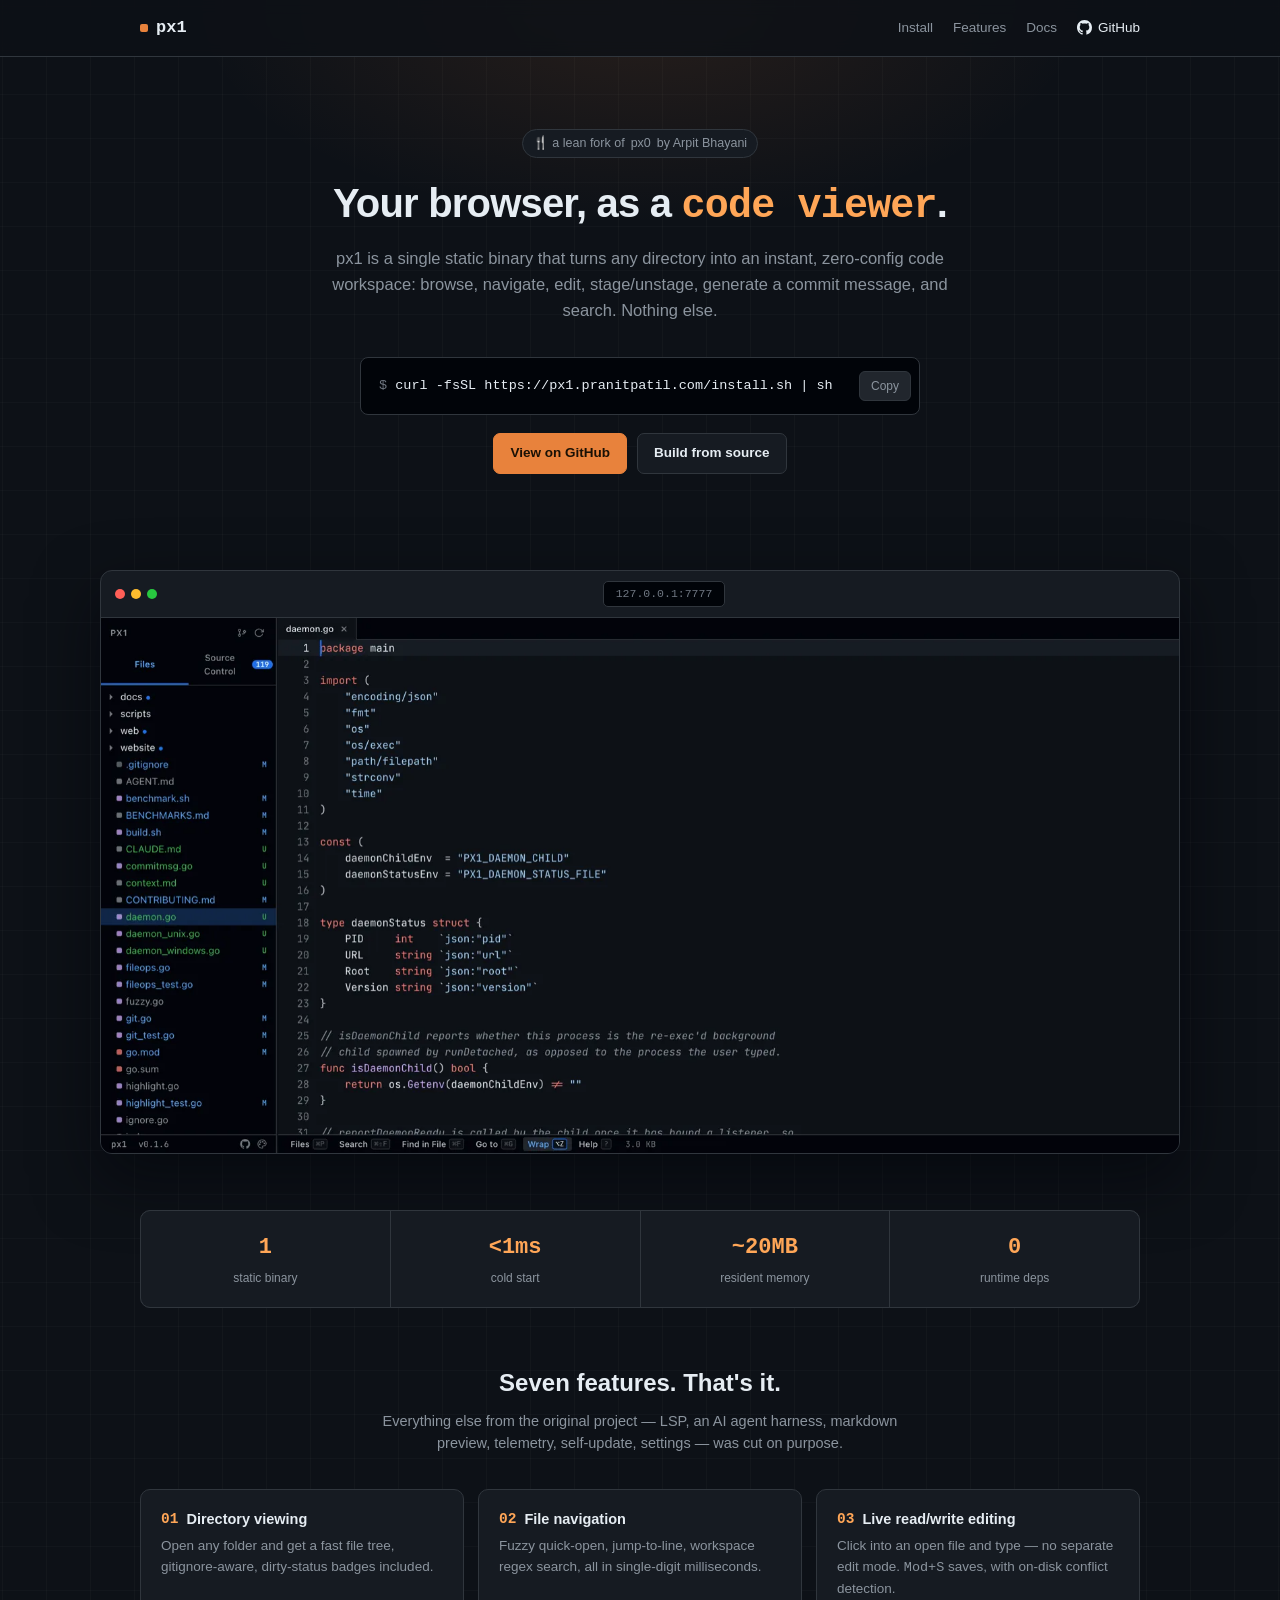
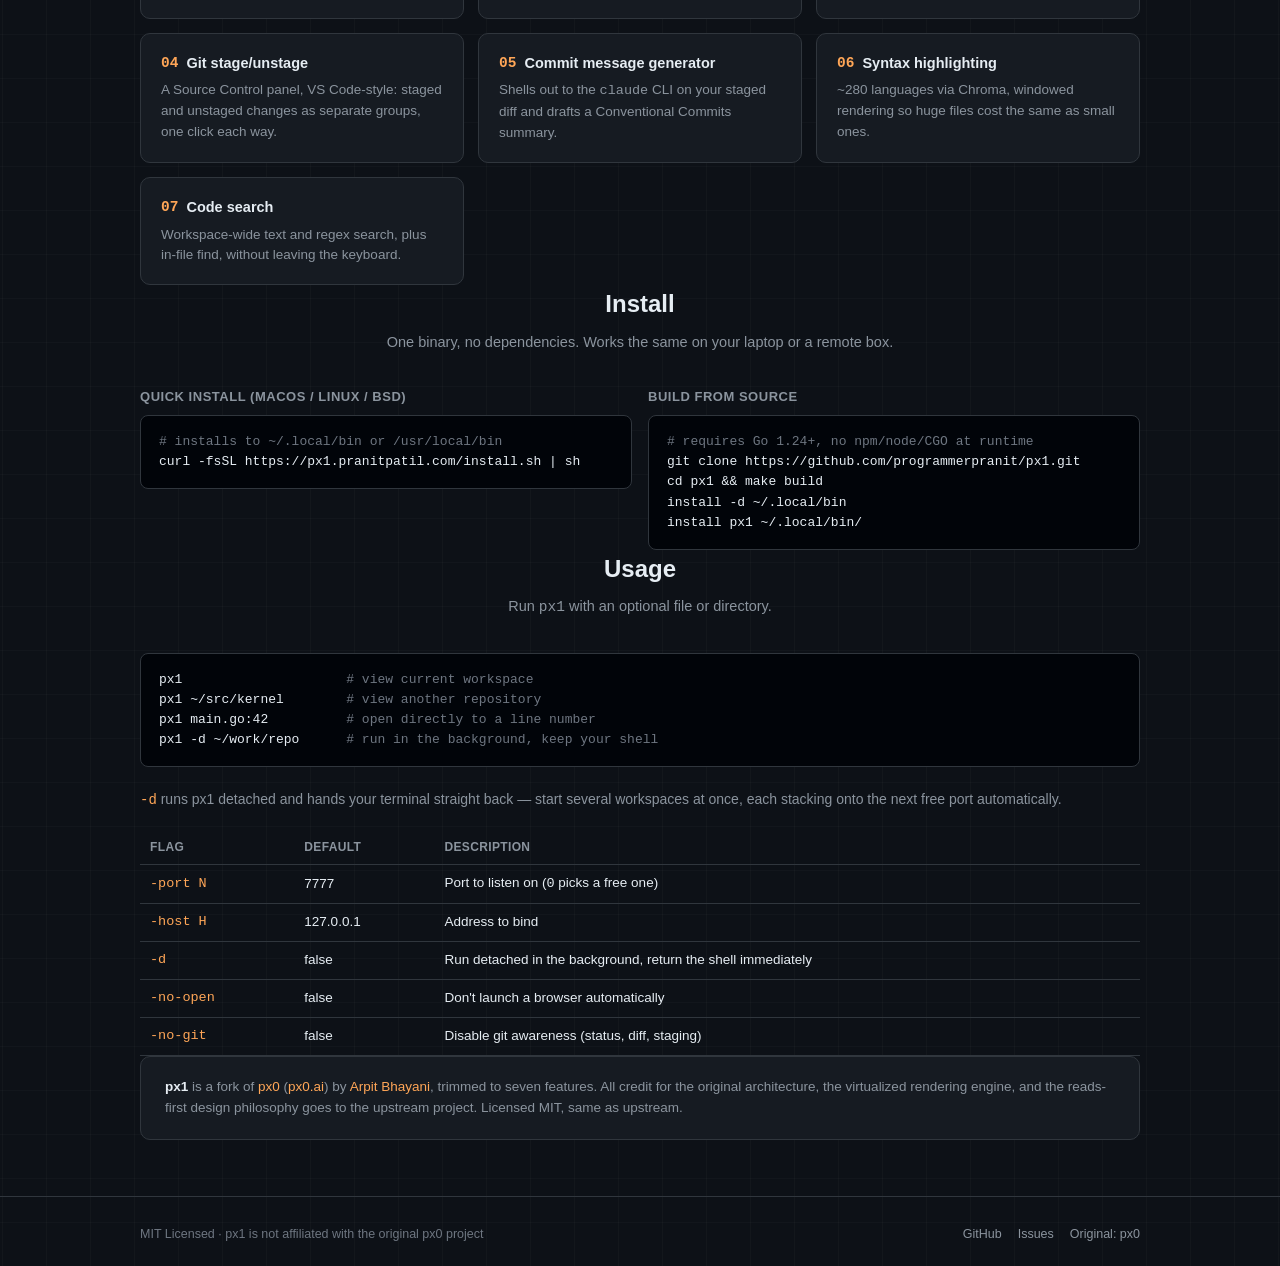
==== website/index.html @ c59bdd81 "rebrand: rename px0 to px1 across docs, workflows, and templates" ====
<!doctype html>
<html lang="en">
<head>
<meta charset="utf-8">
<meta name="viewport" content="width=device-width,initial-scale=1">
<title>px1 — a fast, lightweight code viewer</title>
<meta name="description" content="px1 is a single static binary that turns your browser into an instant, zero-config code viewer: browse, navigate, edit, stage/unstage, generate commit messages, and search — nothing else.">
<link rel="icon" href="data:image/svg+xml,%3Csvg xmlns='http://www.w3.org/2000/svg' viewBox='0 0 24 24'%3E%3Crect width='24' height='24' rx='5' fill='%23e8823c'/%3E%3Ctext x='12' y='17' font-family='monospace' font-weight='700' font-size='13' text-anchor='middle' fill='%23161616'%3Ep1%3C/text%3E%3C/svg%3E">
<style>
  :root {
    --bg: #0d1117; --bg2: #010409; --bg3: #161b22; --bg4: #21262d;
    --fg: #e6edf3; --dim: #8b949e; --faint: #6e7681;
    --line: #30363d; --accent: #e8823c; --accent-fg: #ffa657;
    --mono: ui-monospace, "SF Mono", "JetBrains Mono", "Fira Code", Menlo, Consolas, monospace;
    --sans: -apple-system, BlinkMacSystemFont, "Segoe UI", Roboto, Helvetica, Arial, sans-serif;
  }
  * { box-sizing: border-box; }
  html { color-scheme: dark; }
  body {
    margin: 0; background: var(--bg); color: var(--fg); font-family: var(--sans);
    font-size: 15px; line-height: 1.55; -webkit-font-smoothing: antialiased;
    background-image:
      radial-gradient(640px 320px at 50% 0%, rgba(232, 130, 60, 0.12), transparent 70%),
      linear-gradient(rgba(255, 255, 255, 0.025) 1px, transparent 1px),
      linear-gradient(90deg, rgba(255, 255, 255, 0.025) 1px, transparent 1px);
    background-size: auto, 44px 44px, 44px 44px;
    background-position: top, center, center;
  }
  a { color: var(--accent-fg); text-decoration: none; }
  a:hover { text-decoration: underline; }
  .wrap { max-width: 1040px; margin: 0 auto; padding: 0 20px; }
  .wrap-wide { max-width: 1180px; margin: 0 auto; padding: 0 20px; }
  code, .mono { font-family: var(--mono); }

  /* ---- header ---- */
  header {
    position: sticky; top: 0; z-index: 10; background: rgba(13, 17, 23, 0.85);
    backdrop-filter: blur(8px); border-bottom: 1px solid var(--line);
  }
  header .wrap { display: flex; align-items: center; justify-content: space-between; height: 56px; }
  .brand { display: flex; align-items: center; gap: 8px; font-family: var(--mono); font-weight: 700; font-size: 17px; color: var(--fg); }
  .brand .dot { width: 8px; height: 8px; border-radius: 2px; background: var(--accent); display: inline-block; }
  nav.links { display: flex; align-items: center; gap: 20px; font-size: 13.5px; }
  nav.links a { color: var(--dim); }
  nav.links a:hover { color: var(--fg); }
  nav.links .gh { display: inline-flex; align-items: center; gap: 6px; color: var(--fg); }
  nav.links svg { display: block; }

  /* ---- hero ---- */
  .hero { padding: 72px 0 48px; text-align: center; }
  .badge {
    display: inline-flex; align-items: center; gap: 6px; padding: 4px 10px; border-radius: 999px;
    border: 1px solid var(--line); background: var(--bg3); color: var(--dim); font-size: 12.5px; margin-bottom: 22px;
  }
  .badge a { color: var(--dim); }
  h1 { font-size: 40px; line-height: 1.15; margin: 0 0 16px; letter-spacing: -0.02em; }
  h1 .mono { color: var(--accent-fg); }
  .sub { color: var(--dim); font-size: 16.5px; max-width: 620px; margin: 0 auto 34px; }

  .install-box {
    max-width: 560px; margin: 0 auto 18px; display: flex; align-items: center; gap: 8px;
    background: var(--bg2); border: 1px solid var(--line); border-radius: 8px; padding: 13px 8px 13px 18px;
  }
  .install-box code { flex: 1; text-align: left; font-size: 13.5px; color: var(--fg); overflow-x: auto; white-space: nowrap; }
  .install-box code .p { color: var(--faint); }
  .copy-btn {
    flex: none; background: var(--bg4); border: 1px solid var(--line); color: var(--dim);
    border-radius: 6px; padding: 7px 11px; font-size: 12px; cursor: pointer; font-family: var(--sans);
  }
  .copy-btn:hover { color: var(--fg); border-color: var(--faint); }

  .cta-row { display: flex; justify-content: center; gap: 10px; flex-wrap: wrap; }
  .btn {
    display: inline-flex; align-items: center; gap: 7px; padding: 9px 16px; border-radius: 7px;
    font-size: 13.5px; font-weight: 600; border: 1px solid var(--line); transition: background 0.15s, transform 0.15s;
  }
  .btn:hover { text-decoration: none; transform: translateY(-1px); }
  .btn.primary { background: var(--accent); border-color: var(--accent); color: #1a1105; }
  .btn.primary:hover { background: var(--accent-fg); }
  .btn.ghost { color: var(--fg); background: var(--bg3); }
  .btn.ghost:hover { background: var(--bg4); }

  /* ---- product shot ---- */
  .shot-frame {
    margin: 48px auto 0; max-width: 1080px; border-radius: 12px; border: 1px solid var(--line);
    background: var(--bg3); box-shadow: 0 24px 64px rgba(1, 4, 9, 0.55); overflow: hidden;
  }
  .shot-bar { display: flex; align-items: center; gap: 6px; padding: 10px 14px; border-bottom: 1px solid var(--line); }
  .shot-bar .d { width: 10px; height: 10px; border-radius: 50%; background: var(--bg4); }
  .shot-bar .d:nth-child(1) { background: #ff5f57; }
  .shot-bar .d:nth-child(2) { background: #febc2e; }
  .shot-bar .d:nth-child(3) { background: #28c840; }
  .shot-bar .url { margin: 0 auto; font-family: var(--mono); font-size: 11.5px; color: var(--faint); background: var(--bg2); border: 1px solid var(--line); border-radius: 5px; padding: 3px 12px; }
  .shot-frame img { display: block; width: 100%; height: auto; }

  /* ---- stats ---- */
  .stats { display: grid; grid-template-columns: repeat(4, 1fr); gap: 1px; background: var(--line); border: 1px solid var(--line); border-radius: 10px; overflow: hidden; margin: 56px 0; }
  .stat { background: var(--bg3); padding: 20px 16px; text-align: center; transition: background 0.15s; }
  .stat:hover { background: var(--bg4); }
  .stat .n { font-family: var(--mono); font-size: 22px; font-weight: 700; color: var(--accent-fg); }
  .stat .l { color: var(--dim); font-size: 12px; margin-top: 4px; }

  /* ---- sections ---- */
  section { padding: 8px 0 56px; scroll-margin-top: 72px; }
  .section-head { text-align: center; max-width: 560px; margin: 0 auto 34px; }
  .section-head h2 { font-size: 24px; margin: 0 0 8px; }
  .section-head p { color: var(--dim); margin: 0; font-size: 14.5px; }

  .grid { display: grid; grid-template-columns: repeat(3, 1fr); gap: 14px; }
  .card {
    background: var(--bg3); border: 1px solid var(--line); border-radius: 10px; padding: 18px 20px;
    transition: transform 0.15s, border-color 0.15s, background 0.15s;
  }
  .card:hover { transform: translateY(-2px); border-color: var(--faint); background: var(--bg4); }
  .card h3 { font-size: 14.5px; margin: 0 0 6px; display: flex; align-items: center; gap: 8px; }
  .card h3 .k { font-family: var(--mono); color: var(--accent-fg); }
  .card p { margin: 0; color: var(--dim); font-size: 13.5px; }

  .codeblock {
    background: var(--bg2); border: 1px solid var(--line); border-radius: 8px; padding: 16px 18px;
    font-family: var(--mono); font-size: 13px; overflow-x: auto; white-space: pre; color: var(--fg);
  }
  .codeblock .c { color: var(--faint); }
  .codeblock .s { color: var(--accent-fg); }
  .two-col { display: grid; grid-template-columns: 1fr 1fr; gap: 16px; }
  .two-col h4 { font-size: 13px; color: var(--dim); margin: 0 0 8px; font-weight: 600; text-transform: uppercase; letter-spacing: 0.04em; }

  table.flags { width: 100%; border-collapse: collapse; font-size: 13.5px; }
  table.flags th, table.flags td { text-align: left; padding: 8px 10px; border-bottom: 1px solid var(--line); }
  table.flags th { color: var(--dim); font-weight: 600; font-size: 12px; text-transform: uppercase; letter-spacing: 0.03em; }
  table.flags td.mono { color: var(--accent-fg); }

  /* ---- credit / footer ---- */
  .credit {
    background: var(--bg3); border: 1px solid var(--line); border-radius: 10px; padding: 20px 24px;
    color: var(--dim); font-size: 13.5px; margin: 0 0 56px;
  }
  .credit strong { color: var(--fg); }

  footer { border-top: 1px solid var(--line); padding: 28px 0; }
  footer .wrap { display: flex; align-items: center; justify-content: space-between; flex-wrap: wrap; gap: 10px; }
  footer .fg { color: var(--faint); font-size: 12.5px; }
  footer nav { display: flex; gap: 16px; font-size: 12.5px; }
  footer nav a { color: var(--dim); }

  @media (max-width: 760px) {
    .grid { grid-template-columns: 1fr; }
    .stats { grid-template-columns: repeat(2, 1fr); }
    .two-col { grid-template-columns: 1fr; }
    h1 { font-size: 30px; }
    nav.links { gap: 12px; }
    .install-box code { font-size: 12px; }
    .shot-frame { margin-top: 32px; border-radius: 8px; }
    .hero { padding: 48px 0 32px; }
  }
</style>
</head>
<body>

<header>
  <div class="wrap">
    <div class="brand"><span class="dot"></span>px1</div>
    <nav class="links">
      <a href="#install">Install</a>
      <a href="#features">Features</a>
      <a href="https://github.com/programmerpranit/px1#readme">Docs</a>
      <a class="gh" href="https://github.com/programmerpranit/px1" target="_blank" rel="noopener">
        <svg viewBox="0 0 16 16" width="15" height="15" fill="currentColor"><path d="M8 0C3.58 0 0 3.58 0 8c0 3.54 2.29 6.53 5.47 7.59.4.07.55-.17.55-.38 0-.19-.01-.82-.01-1.49-2.01.37-2.53-.49-2.69-.94-.09-.23-.48-.94-.82-1.13-.28-.15-.68-.52-.01-.53.63-.01 1.08.58 1.23.82.72 1.21 1.87.87 2.33.66.07-.52.28-.87.51-1.07-1.78-.2-3.64-.89-3.64-3.95 0-.87.31-1.59.82-2.15-.08-.2-.36-1.02.08-2.12 0 0 .67-.21 2.2.82.64-.18 1.32-.27 2-.27.68 0 1.36.09 2 .27 1.53-1.04 2.2-.82 2.2-.82.44 1.1.16 1.92.08 2.12.51.56.82 1.27.82 2.15 0 3.07-1.87 3.75-3.65 3.95.29.25.54.73.54 1.48 0 1.07-.01 1.93-.01 2.2 0 .21.15.46.55.38A8.013 8.013 0 0 0 16 8c0-4.42-3.58-8-8-8z"/></svg>
        GitHub
      </a>
    </nav>
  </div>
</header>

<div class="hero wrap">
  <div class="badge">🍴 a lean fork of <a href="https://github.com/px0-ai/px0" target="_blank" rel="noopener">px0</a> by Arpit Bhayani</div>
  <h1>Your browser, as a <span class="mono">code viewer</span>.</h1>
  <p class="sub">px1 is a single static binary that turns any directory into an instant, zero-config code workspace: browse, navigate, edit, stage/unstage, generate a commit message, and search. Nothing else.</p>

  <div class="install-box">
    <code><span class="p">$</span> curl -fsSL https://px1.pranitpatil.com/install.sh | sh</code>
    <button class="copy-btn" id="copyBtn" type="button">Copy</button>
  </div>

  <div class="cta-row">
    <a class="btn primary" href="https://github.com/programmerpranit/px1" target="_blank" rel="noopener">View on GitHub</a>
    <a class="btn ghost" href="#install">Build from source</a>
  </div>
</div>

<div class="wrap-wide">
  <div class="shot-frame">
    <div class="shot-bar">
      <span class="d"></span><span class="d"></span><span class="d"></span>
      <span class="url">127.0.0.1:7777</span>
    </div>
    <img src="shot.webp" width="1600" height="794" alt="px1's file tree, an open Go file with syntax highlighting, and the Source Control panel showing staged and unstaged changes" loading="eager">
  </div>
</div>

<div class="wrap">
  <div class="stats">
    <div class="stat"><div class="n">1</div><div class="l">static binary</div></div>
    <div class="stat"><div class="n">&lt;1ms</div><div class="l">cold start</div></div>
    <div class="stat"><div class="n">~20MB</div><div class="l">resident memory</div></div>
    <div class="stat"><div class="n">0</div><div class="l">runtime deps</div></div>
  </div>
</div>

<section id="features" class="wrap">
  <div class="section-head">
    <h2>Seven features. That's it.</h2>
    <p>Everything else from the original project — LSP, an AI agent harness, markdown preview, telemetry, self-update, settings — was cut on purpose.</p>
  </div>
  <div class="grid">
    <div class="card"><h3><span class="k">01</span> Directory viewing</h3><p>Open any folder and get a fast file tree, gitignore-aware, dirty-status badges included.</p></div>
    <div class="card"><h3><span class="k">02</span> File navigation</h3><p>Fuzzy quick-open, jump-to-line, workspace regex search, all in single-digit milliseconds.</p></div>
    <div class="card"><h3><span class="k">03</span> Live read/write editing</h3><p>Click into an open file and type — no separate edit mode. <code>Mod+S</code> saves, with on-disk conflict detection.</p></div>
    <div class="card"><h3><span class="k">04</span> Git stage/unstage</h3><p>A Source Control panel, VS Code-style: staged and unstaged changes as separate groups, one click each way.</p></div>
    <div class="card"><h3><span class="k">05</span> Commit message generator</h3><p>Shells out to the <code>claude</code> CLI on your staged diff and drafts a Conventional Commits summary.</p></div>
    <div class="card"><h3><span class="k">06</span> Syntax highlighting</h3><p>~280 languages via Chroma, windowed rendering so huge files cost the same as small ones.</p></div>
    <div class="card"><h3><span class="k">07</span> Code search</h3><p>Workspace-wide text and regex search, plus in-file find, without leaving the keyboard.</p></div>
  </div>
</section>

<section id="install" class="wrap">
  <div class="section-head">
    <h2>Install</h2>
    <p>One binary, no dependencies. Works the same on your laptop or a remote box.</p>
  </div>

  <div class="two-col">
    <div>
      <h4>Quick install (macOS / Linux / BSD)</h4>
      <div class="codeblock"><span class="c"># installs to ~/.local/bin or /usr/local/bin</span>
curl -fsSL https://px1.pranitpatil.com/install.sh | sh</div>
    </div>
    <div>
      <h4>Build from source</h4>
      <div class="codeblock"><span class="c"># requires Go 1.24+, no npm/node/CGO at runtime</span>
git clone https://github.com/programmerpranit/px1.git
cd px1 &amp;&amp; make build
install -d ~/.local/bin
install px1 ~/.local/bin/</div>
    </div>
  </div>
</section>

<section class="wrap">
  <div class="section-head">
    <h2>Usage</h2>
    <p>Run <code class="mono">px1</code> with an optional file or directory.</p>
  </div>

  <div class="codeblock" style="margin-bottom: 22px;">px1                     <span class="c"># view current workspace</span>
px1 ~/src/kernel        <span class="c"># view another repository</span>
px1 main.go:42          <span class="c"># open directly to a line number</span>
px1 -d ~/work/repo      <span class="c"># run in the background, keep your shell</span></div>

  <p style="color: var(--dim); font-size: 14px; margin: 0 0 18px;">
    <code class="mono" style="color:var(--accent-fg)">-d</code> runs px1 detached and hands your terminal straight back — start several workspaces at once, each stacking onto the next free port automatically.
  </p>

  <table class="flags">
    <thead><tr><th>Flag</th><th>Default</th><th>Description</th></tr></thead>
    <tbody>
      <tr><td class="mono">-port N</td><td>7777</td><td>Port to listen on (<code>0</code> picks a free one)</td></tr>
      <tr><td class="mono">-host H</td><td>127.0.0.1</td><td>Address to bind</td></tr>
      <tr><td class="mono">-d</td><td>false</td><td>Run detached in the background, return the shell immediately</td></tr>
      <tr><td class="mono">-no-open</td><td>false</td><td>Don't launch a browser automatically</td></tr>
      <tr><td class="mono">-no-git</td><td>false</td><td>Disable git awareness (status, diff, staging)</td></tr>
    </tbody>
  </table>
</section>

<div class="wrap">
  <div class="credit">
    <strong>px1</strong> is a fork of <a href="https://github.com/px0-ai/px0" target="_blank" rel="noopener">px0</a> (<a href="https://px0.ai" target="_blank" rel="noopener">px0.ai</a>) by <a href="https://arpitbhayani.me" target="_blank" rel="noopener">Arpit Bhayani</a>, trimmed to seven features. All credit for the original architecture, the virtualized rendering engine, and the reads-first design philosophy goes to the upstream project. Licensed MIT, same as upstream.
  </div>
</div>

<footer>
  <div class="wrap">
    <div class="fg">MIT Licensed · px1 is not affiliated with the original px0 project</div>
    <nav>
      <a href="https://github.com/programmerpranit/px1" target="_blank" rel="noopener">GitHub</a>
      <a href="https://github.com/programmerpranit/px1/issues" target="_blank" rel="noopener">Issues</a>
      <a href="https://github.com/px0-ai/px0" target="_blank" rel="noopener">Original: px0</a>
    </nav>
  </div>
</footer>

<script>
  document.getElementById('copyBtn').addEventListener('click', function () {
    var cmd = 'curl -fsSL https://px1.pranitpatil.com/install.sh | sh';
    var btn = this;
    navigator.clipboard.writeText(cmd).then(function () {
      btn.textContent = 'Copied';
      setTimeout(function () { btn.textContent = 'Copy'; }, 1500);
    }).catch(function () {});
  });
</script>

</body>
</html>
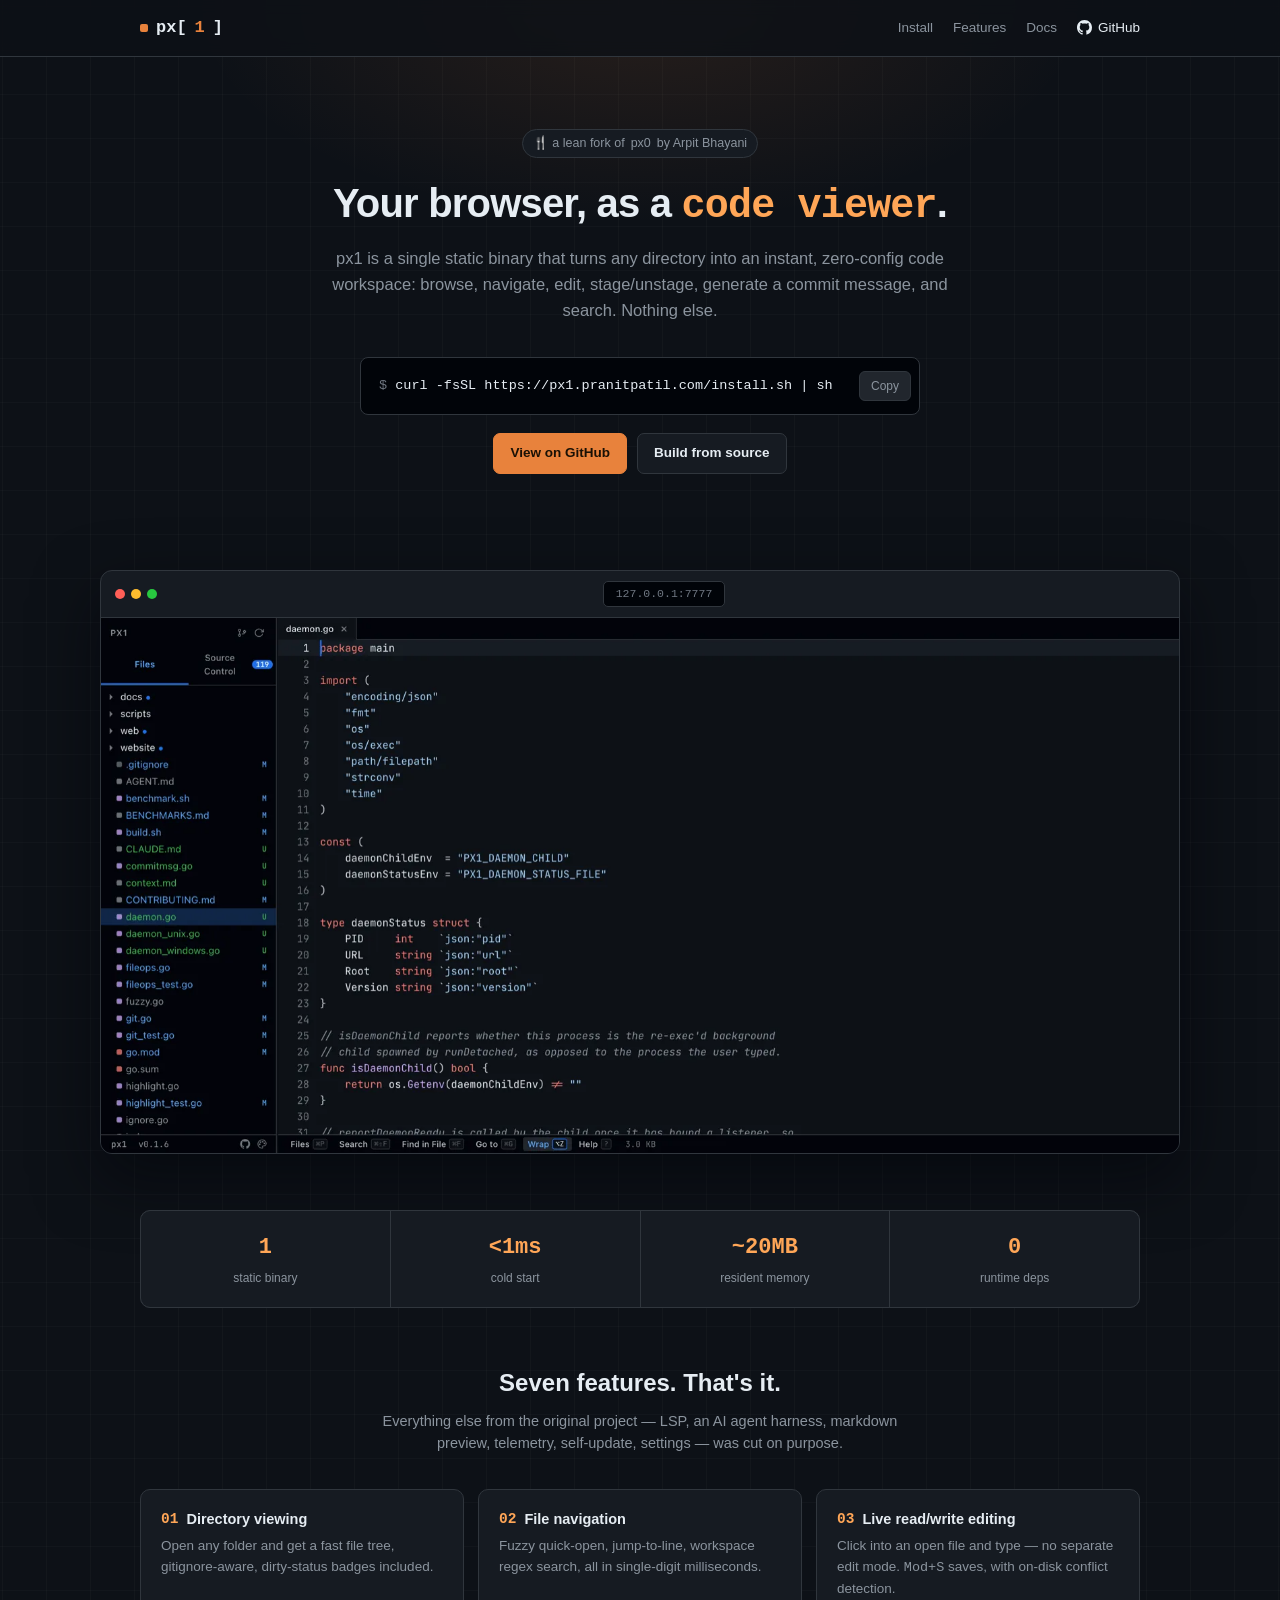
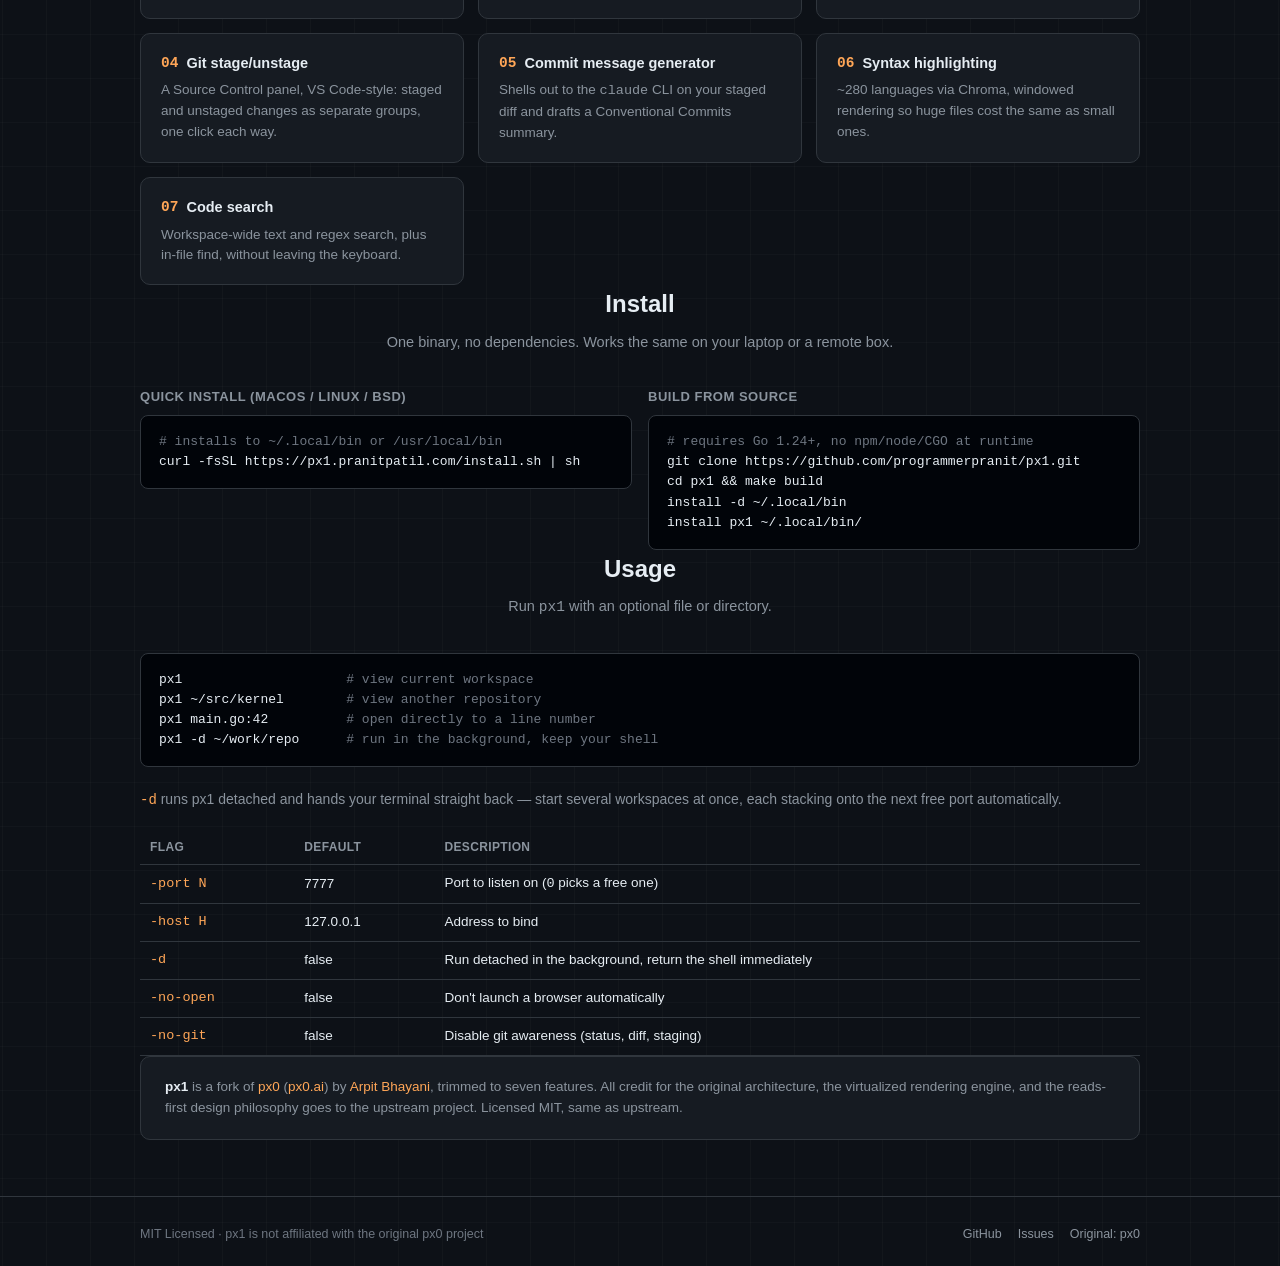
==== commit 5d7ce2d8: "polish: icon-only sidebar tabs and sparkle-icon commit-message generate button" ====
--- a/website/index.html
+++ b/website/index.html
@@ -39,6 +39,7 @@
   }
   header .wrap { display: flex; align-items: center; justify-content: space-between; height: 56px; }
   .brand { display: flex; align-items: center; gap: 8px; font-family: var(--mono); font-weight: 700; font-size: 17px; color: var(--fg); }
+  .logo-accent { color: var(--accent); }
   .brand .dot { width: 8px; height: 8px; border-radius: 2px; background: var(--accent); display: inline-block; }
   nav.links { display: flex; align-items: center; gap: 20px; font-size: 13.5px; }
   nav.links a { color: var(--dim); }
@@ -159,7 +160,7 @@
 
 <header>
   <div class="wrap">
-    <div class="brand"><span class="dot"></span>px1</div>
+    <div class="brand"><span class="dot"></span>px[<span class="logo-accent">1</span>]</div>
     <nav class="links">
       <a href="#install">Install</a>
       <a href="#features">Features</a>
